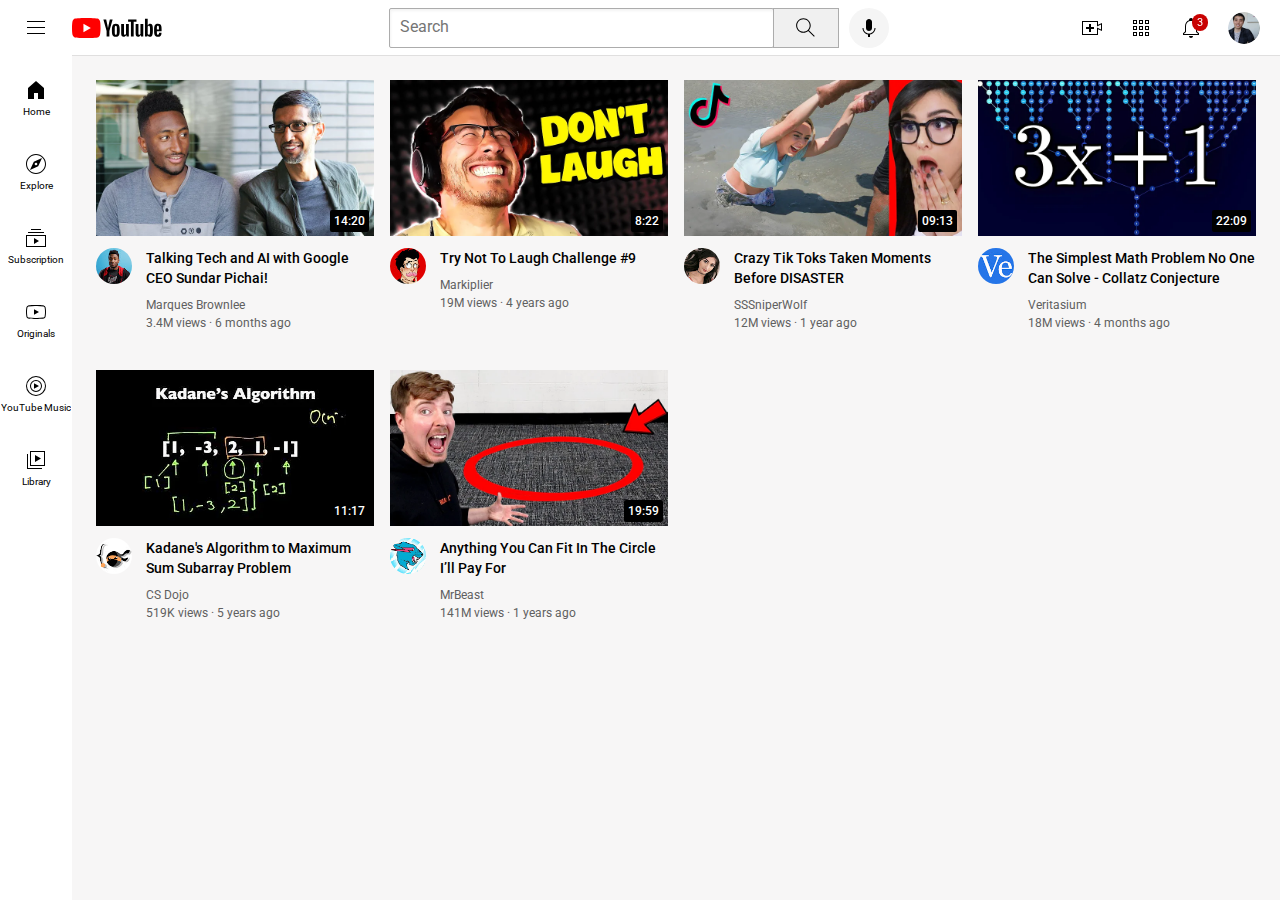
==== index.html @ 04fa5e4c "youtube dot html change to index dot html" ====
<!DOCTYPE html>
<html lang="en">

<head>
  <meta charset="UTF-8" />
  <meta name="viewport" content="width=device-width, initial-scale=1.0" />
  <title>YouTube.com Clone</title>

  <link rel="preconnect" href="https://fonts.googleapis.com" />
  <link rel="preconnect" href="https://fonts.gstatic.com" crossorigin />
  <link href="https://fonts.googleapis.com/css2?family=Roboto:ital,wght@0,100..900;1,100..900&display=swap"
    rel="stylesheet" />

  <link rel="stylesheet" href="styles/general.css" />

  <link rel="stylesheet" href="styles/header.css" />

  <link rel="stylesheet" href="styles/video.css" />

  <link rel="stylesheet" href="styles/sidebar.css" />
</head>

<body>
  <div class="header">
    <div class="left-section">
      <img class="hamburger-menu" src="icons/hamburger-menu.svg" alt="" />
      <img class="youtube-logo" src="icons/youtube-logo.svg" alt="" />
    </div>
    <div class="middle-section">
      <input class="search-bar" type="text" placeholder="Search" />
      <button class="search-button">
        <img class="search-icon" src="icons/search.svg" alt="" />
        <div class="tooltip">Search</div>
      </button>
      <button class="voice-search-button">
        <img class="voice-search-icon" src="icons/voice-search-icon.svg" alt="" />
        <div class="tooltip">Search with your voice</div>
      </button>
    </div>
    <div class="right-section">
      <div class="upload-icon-container">
        <img class="upload-icon" src="icons/upload.svg" alt="" />
        <div class="tooltip">Create</div>
      </div>
      <div class="youtube-apps-icon-container"><img class="youtube-apps-icon" src="icons/youtube-apps.svg" alt="" />
        <div class="tooltip">YouTube Apss</div>
      </div>

      <div class="notifications-icon-container">
        <img class="notifications-icon" src="icons/notifications.svg" alt="" />
        <div class="tooltip">Notifications</div>
        <div class="notifications-count">3</div>
      </div>

      <img class="current-user-picture" src="channel-pictures/my-channel.jpeg" alt="" />
    </div>
  </div>

  <div class="sidebar">
    <div class="sidebar-link">
      <img src="icons/home.svg" alt="" />
      <div>Home</div>
    </div>
    <div class="sidebar-link">
      <img src="icons/explore.svg" alt="" />
      <div>Explore</div>
    </div>
    <div class="sidebar-link">
      <img src="icons/subscriptions.svg" alt="" />
      <div>Subscription</div>
    </div>
    <div class="sidebar-link">
      <img src="icons/originals.svg" alt="" />
      <div>Originals</div>
    </div>
    <div class="sidebar-link">
      <img src="icons/youtube-music.svg" alt="" />
      <div>YouTube Music</div>
    </div>
    <div class="sidebar-link">
      <img src="icons/library.svg" alt="" />
      <div>Library</div>
    </div>
  </div>

  <div class="video-grid">
    <div class="video-preview">
      <div class="thumbnail-row">
        <img class="thumbnail" src="thumbnails/thumbnail-1.webp" alt="" />
        <div class="video-time">14:20</div>
      </div>
      <div class="video-info-grid">
        <div class="channel-pictures">
          <img class="profile-picture" src="channel-pictures/channel-1.jpeg" alt="" />
        </div>
        <div class="video-info">
          <p class="video-title">
            Talking Tech and AI with Google CEO Sundar Pichai!
          </p>
          <p class="video-author">Marques Brownlee</p>
          <p class="video-stats">3.4M views &#183; 6 months ago</p>
        </div>
      </div>
    </div>

    <div class="video-preview">
      <div class="thumbnail-row">
        <img class="thumbnail" src="thumbnails/thumbnail-2.webp" alt="" />
        <div class="video-time">8:22</div>
      </div>
      <div class="video-info-grid">
        <div class="channel-pictures">
          <img class="profile-picture" src="channel-pictures/channel-2.jpeg" alt="" />
        </div>
        <div class="video-info">
          <p class="video-title">Try Not To Laugh Challenge #9</p>
          <p class="video-author">Markiplier</p>
          <p class="video-stats">19M views &#183; 4 years ago</p>
        </div>
      </div>
    </div>

    <div class="video-preview">
      <div class="thumbnail-row">
        <img class="thumbnail" src="thumbnails/thumbnail-3.webp" alt="" />
        <div class="video-time">09:13</div>
      </div>
      <div class="video-info-grid">
        <div class="channel-pictures">
          <img class="profile-picture" src="channel-pictures/channel-3.jpeg" alt="" />
        </div>
        <div class="video-info">
          <p class="video-title">
            Crazy Tik Toks Taken Moments Before DISASTER
          </p>
          <p class="video-author">SSSniperWolf</p>
          <p class="video-stats">12M views &#183; 1 year ago</p>
        </div>
      </div>
    </div>

    <div class="video-preview">
      <div class="thumbnail-row">
        <img class="thumbnail" src="thumbnails/thumbnail-4.webp" alt="" />
        <div class="video-time">22:09</div>
      </div>
      <div class="video-info-grid">
        <div class="channel-pictures">
          <img class="profile-picture" src="channel-pictures/channel-4.jpeg" alt="" />
        </div>
        <div class="video-info">
          <p class="video-title">
            The Simplest Math Problem No One Can Solve - Collatz Conjecture
          </p>
          <p class="video-author">Veritasium</p>
          <p class="video-stats">18M views &#183; 4 months ago</p>
        </div>
      </div>
    </div>

    <div class="video-preview">
      <div class="thumbnail-row">
        <img class="thumbnail" src="thumbnails/thumbnail-5.webp" alt="" />
        <div class="video-time">11:17</div>
      </div>
      <div class="video-info-grid">
        <div class="channel-pictures">
          <img class="profile-picture" src="channel-pictures/channel-5.jpeg" alt="" />
        </div>
        <div class="video-info">
          <p class="video-title">
            Kadane's Algorithm to Maximum Sum Subarray Problem
          </p>
          <p class="video-author">CS Dojo</p>
          <p class="video-stats">519K views &#183; 5 years ago</p>
        </div>
      </div>
    </div>

    <div class="video-preview">
      <div class="thumbnail-row">
        <img class="thumbnail" src="thumbnails/thumbnail-6.webp" alt="" />
        <div class="video-time">19:59</div>
      </div>
      <div class="video-info-grid">
        <div class="channel-pictures">
          <img class="profile-picture" src="channel-pictures/channel-6.jpeg" alt="" />
        </div>
        <div class="video-info">
          <p class="video-title">
            Anything You Can Fit In The Circle I’ll Pay For
          </p>
          <p class="video-author">MrBeast</p>
          <p class="video-stats">141M views &#183; 1 years ago</p>
        </div>
      </div>
    </div>
  </div>
</body>

</html>
---- styles/general.css ----
p {
  font-family: Roboto, Arial;
  margin-top: 0;
  margin-bottom: 0;
}

body {
  margin: 0;
  padding-top: 80px;
  padding-left: 96px;
  padding-right: 24px;
  background-color: rgb(247, 246, 246);
}
---- styles/header.css ----
.header {
  height: 55px;

  display: flex;
  flex-direction: row;
  justify-content: space-between;

  position: fixed;
  top: 0;
  left: 0;
  right: 0;
  background-color: white;
  border-bottom-width: 1px;
  border-bottom-style: solid;
  border-bottom-color: rgb(224, 223, 223);
  z-index: 100;
}

.left-section {
  display: flex;
  align-items: center;
}

.hamburger-menu {
  height: 24px;
  margin-left: 24px;
  margin-right: 24px;
}

.youtube-logo {
  height: 20px;
}

.middle-section {
  flex: 1;
  margin-left: 70px;
  margin-right: 35px;
  max-width: 500px;
  display: flex;
  align-items: center;
}

.search-bar {
  flex: 1;
  height: 36px;
  padding-left: 10px;
  border: 1px solid rgb(172, 172, 172);
  border-radius: 2px;
  box-shadow: inset 1px 2px 3px rgba(0, 0, 0, 0.05);
  width: 0;
}

.search-bar::placeholder {
  font-family: Roboto, Arial;
  font-size: 16px;
}

.search-button {
  height: 40px;
  width: 66px;
  background-color: rgb(240, 240, 240);
  border-width: 1px;
  border-style: solid;
  border-color: rgb(172, 172, 172);
  margin-left: -1px;
  margin-right: 10px;

}

.search-button,
.voice-search-button,
.upload-icon-container,
.youtube-apps-icon-container,
.notifications-icon-container {
  display: flex;
  justify-content: center;
  align-items: center;
  position: relative;

}

.search-button .tooltip,
.voice-search-button .tooltip,
.upload-icon-container .tooltip,
.youtube-apps-icon-container .tooltip,
.notifications-icon-container .tooltip {
  font-family: Roboto, Arial;
  position: absolute;
  background-color: gray;
  color: white;
  padding-top: 4px;
  padding-bottom: 4px;
  padding-left: 8px;
  padding-right: 8px;
  border-radius: 2px;
  font-size: 12px;
  bottom: -30px;
  opacity: 0;
  transition: opacity 0.15;
  pointer-events: none;
  white-space: nowrap;

}

.search-button:hover .tooltip,
.voice-search-button:hover .tooltip,
.upload-icon-container:hover .tooltip,
.youtube-apps-icon-container:hover .tooltip,
.notifications-icon-container:hover .tooltip {
  opacity: 1;
}

.search-icon {
  height: 25px;

}

.voice-search-button {
  height: 40px;
  width: 40px;
  border-radius: 20px;
  border: none;
  background-color: rgb(245, 245, 245);
}

.voice-search-icon {
  height: 24px;

}

.right-section {
  width: 180px;
  margin-right: 20px;
  display: flex;
  align-items: center;
  justify-content: space-between;
  flex-shrink: 0;
}

.upload-icon {
  height: 24px;
}

.youtube-apps-icon {
  height: 24px;
}

.notifications-icon {
  height: 24px;
}


.notifications-count {
  position: absolute;
  top: -2px;
  right: -5px;
  background-color: rgb(201, 2, 2);
  color: white;
  font-family: Roboto, Arial;
  font-size: 11px;
  padding: 2px 5px 2px 5px;
  border-radius: 10px;
}

.current-user-picture {
  height: 32px;
  border-radius: 16px;
}
---- styles/video.css ----
.thumbnail {
  width: 100%;
}

/* .video-author,
    .video-stats {
      display: block;
    } */

.video-title {
  margin-top: 0;
  font-size: 14px;
  font-weight: 500;
  line-height: 20px;
  margin-bottom: 10px;
}

.video-info-grid {
  display: grid;
  grid-template-columns: 50px 1fr;
}

.profile-picture {
  width: 36px;
  border-radius: 50px;
}

.thumbnail-row {
  margin-bottom: 8px;
  position: relative;
}

.video-author,
.video-stats {
  font-size: 12px;
  color: rgb(96, 96, 96);
}

.video-author {
  margin-bottom: 4px;
}

.video-grid {
  display: grid;
  grid-template-columns: 1fr 1fr 1fr;
  column-gap: 16px;
  row-gap: 40px;
}

@media (max-width:750px) {
  .video-grid {
    grid-template-columns: 1fr 1fr;
  }
}

@media (min-width:751px) and (max-width:999px) {
  .video-grid {
    grid-template-columns: 1fr 1fr 1fr;
  }
}

@media (min-width:1000px) {
  .video-grid {
    grid-template-columns: 1fr 1fr 1fr 1fr;
  }
}

.video-time {
  font-family: Roboto, Arial;
  font-size: 12px;
  font-weight: 500;
  padding-left: 4px;
  padding-right: 4px;
  padding-top: 4px;
  padding-bottom: 4px;
  border-radius: 2px;
  background-color: black;
  color: white;
  position: absolute;
  bottom: 8px;
  right: 5px;
}
---- styles/sidebar.css ----
.sidebar {
  position: fixed;
  left: 0;
  bottom: 0;
  top: 55px;
  background-color: white;
  width: 72px;
  z-index: 200;
  padding-top: 5px;
}

.sidebar-link {
  height: 74px;
  display: flex;
  justify-content: center;
  align-items: center;
  flex-direction: column;
  cursor: pointer;
}

.sidebar-link:hover {
  background-color: rgb(236, 236, 236);
}

.sidebar-link img {
  height: 24px;
  margin-bottom: 4px;
}

.sidebar-link div {
  font-family: Roboto, Arial;
  font-size: 10px;
}
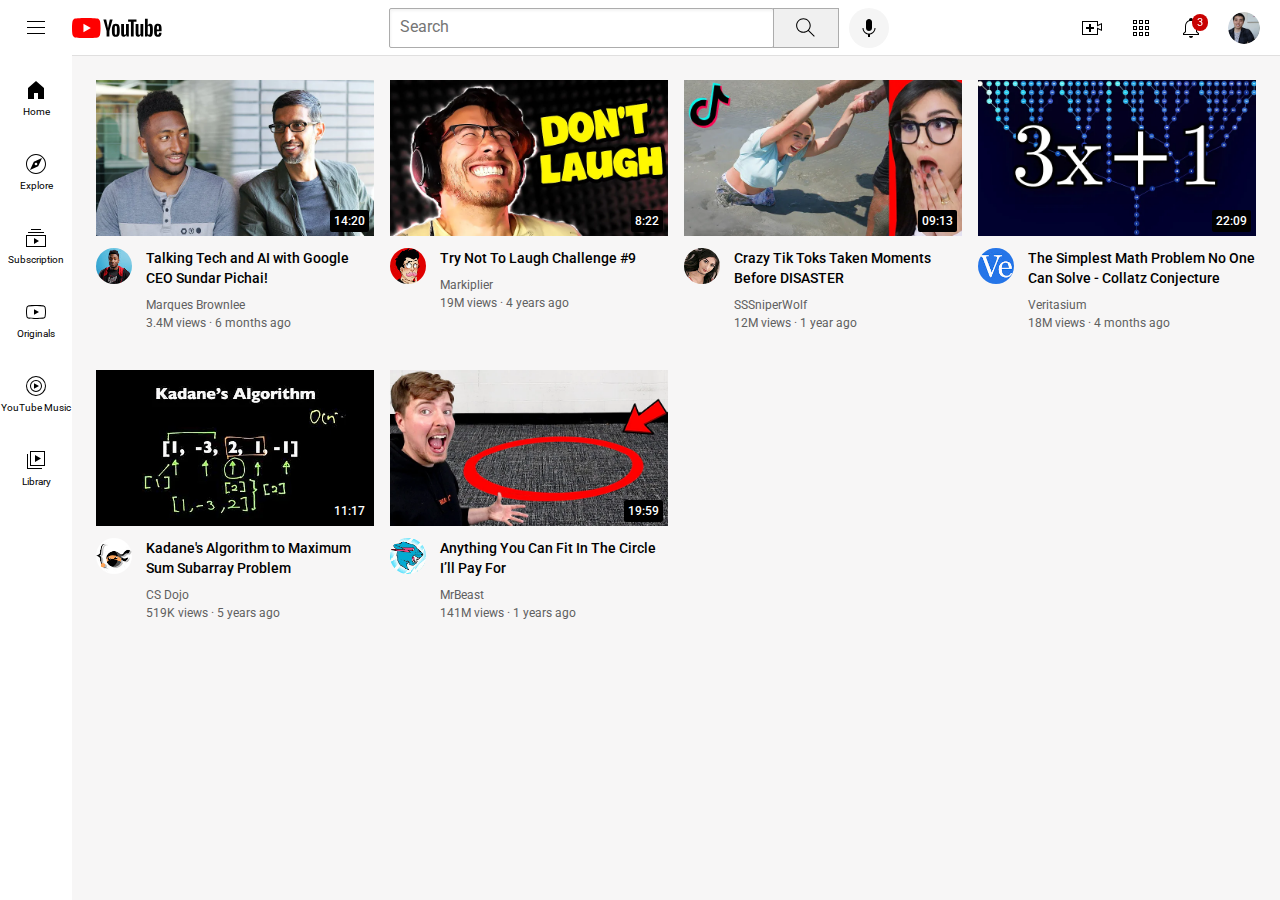
==== commit 472d6bfe: "Add Semantic Elements" ====
--- a/index.html
+++ b/index.html
@@ -21,7 +21,8 @@
 </head>
 
 <body>
-  <div class="header">
+
+  <header class="header">
     <div class="left-section">
       <img class="hamburger-menu" src="icons/hamburger-menu.svg" alt="" />
       <img class="youtube-logo" src="icons/youtube-logo.svg" alt="" />
@@ -54,9 +55,12 @@
 
       <img class="current-user-picture" src="channel-pictures/my-channel.jpeg" alt="" />
     </div>
-  </div>
-
-  <div class="sidebar">
+  </header>
+
+
+
+
+  <nav class="sidebar">
     <div class="sidebar-link">
       <img src="icons/home.svg" alt="" />
       <div>Home</div>
@@ -81,121 +85,124 @@
       <img src="icons/library.svg" alt="" />
       <div>Library</div>
     </div>
-  </div>
-
-  <div class="video-grid">
-    <div class="video-preview">
-      <div class="thumbnail-row">
-        <img class="thumbnail" src="thumbnails/thumbnail-1.webp" alt="" />
-        <div class="video-time">14:20</div>
-      </div>
-      <div class="video-info-grid">
-        <div class="channel-pictures">
-          <img class="profile-picture" src="channel-pictures/channel-1.jpeg" alt="" />
-        </div>
-        <div class="video-info">
-          <p class="video-title">
-            Talking Tech and AI with Google CEO Sundar Pichai!
-          </p>
-          <p class="video-author">Marques Brownlee</p>
-          <p class="video-stats">3.4M views &#183; 6 months ago</p>
-        </div>
-      </div>
-    </div>
-
-    <div class="video-preview">
-      <div class="thumbnail-row">
-        <img class="thumbnail" src="thumbnails/thumbnail-2.webp" alt="" />
-        <div class="video-time">8:22</div>
-      </div>
-      <div class="video-info-grid">
-        <div class="channel-pictures">
-          <img class="profile-picture" src="channel-pictures/channel-2.jpeg" alt="" />
-        </div>
-        <div class="video-info">
-          <p class="video-title">Try Not To Laugh Challenge #9</p>
-          <p class="video-author">Markiplier</p>
-          <p class="video-stats">19M views &#183; 4 years ago</p>
-        </div>
-      </div>
-    </div>
-
-    <div class="video-preview">
-      <div class="thumbnail-row">
-        <img class="thumbnail" src="thumbnails/thumbnail-3.webp" alt="" />
-        <div class="video-time">09:13</div>
-      </div>
-      <div class="video-info-grid">
-        <div class="channel-pictures">
-          <img class="profile-picture" src="channel-pictures/channel-3.jpeg" alt="" />
-        </div>
-        <div class="video-info">
-          <p class="video-title">
-            Crazy Tik Toks Taken Moments Before DISASTER
-          </p>
-          <p class="video-author">SSSniperWolf</p>
-          <p class="video-stats">12M views &#183; 1 year ago</p>
-        </div>
-      </div>
-    </div>
-
-    <div class="video-preview">
-      <div class="thumbnail-row">
-        <img class="thumbnail" src="thumbnails/thumbnail-4.webp" alt="" />
-        <div class="video-time">22:09</div>
-      </div>
-      <div class="video-info-grid">
-        <div class="channel-pictures">
-          <img class="profile-picture" src="channel-pictures/channel-4.jpeg" alt="" />
-        </div>
-        <div class="video-info">
-          <p class="video-title">
-            The Simplest Math Problem No One Can Solve - Collatz Conjecture
-          </p>
-          <p class="video-author">Veritasium</p>
-          <p class="video-stats">18M views &#183; 4 months ago</p>
-        </div>
-      </div>
-    </div>
-
-    <div class="video-preview">
-      <div class="thumbnail-row">
-        <img class="thumbnail" src="thumbnails/thumbnail-5.webp" alt="" />
-        <div class="video-time">11:17</div>
-      </div>
-      <div class="video-info-grid">
-        <div class="channel-pictures">
-          <img class="profile-picture" src="channel-pictures/channel-5.jpeg" alt="" />
-        </div>
-        <div class="video-info">
-          <p class="video-title">
-            Kadane's Algorithm to Maximum Sum Subarray Problem
-          </p>
-          <p class="video-author">CS Dojo</p>
-          <p class="video-stats">519K views &#183; 5 years ago</p>
-        </div>
-      </div>
-    </div>
-
-    <div class="video-preview">
-      <div class="thumbnail-row">
-        <img class="thumbnail" src="thumbnails/thumbnail-6.webp" alt="" />
-        <div class="video-time">19:59</div>
-      </div>
-      <div class="video-info-grid">
-        <div class="channel-pictures">
-          <img class="profile-picture" src="channel-pictures/channel-6.jpeg" alt="" />
-        </div>
-        <div class="video-info">
-          <p class="video-title">
-            Anything You Can Fit In The Circle I’ll Pay For
-          </p>
-          <p class="video-author">MrBeast</p>
-          <p class="video-stats">141M views &#183; 1 years ago</p>
-        </div>
-      </div>
-    </div>
-  </div>
+  </nav>
+
+  <main>
+    <section class="video-grid">
+      <div class="video-preview">
+        <div class="thumbnail-row">
+          <img class="thumbnail" src="thumbnails/thumbnail-1.webp" alt="" />
+          <div class="video-time">14:20</div>
+        </div>
+        <div class="video-info-grid">
+          <div class="channel-pictures">
+            <img class="profile-picture" src="channel-pictures/channel-1.jpeg" alt="" />
+          </div>
+          <div class="video-info">
+            <p class="video-title">
+              Talking Tech and AI with Google CEO Sundar Pichai!
+            </p>
+            <p class="video-author">Marques Brownlee</p>
+            <p class="video-stats">3.4M views &#183; 6 months ago</p>
+          </div>
+        </div>
+      </div>
+
+      <div class="video-preview">
+        <div class="thumbnail-row">
+          <img class="thumbnail" src="thumbnails/thumbnail-2.webp" alt="" />
+          <div class="video-time">8:22</div>
+        </div>
+        <div class="video-info-grid">
+          <div class="channel-pictures">
+            <img class="profile-picture" src="channel-pictures/channel-2.jpeg" alt="" />
+          </div>
+          <div class="video-info">
+            <p class="video-title">Try Not To Laugh Challenge #9</p>
+            <p class="video-author">Markiplier</p>
+            <p class="video-stats">19M views &#183; 4 years ago</p>
+          </div>
+        </div>
+      </div>
+
+      <div class="video-preview">
+        <div class="thumbnail-row">
+          <img class="thumbnail" src="thumbnails/thumbnail-3.webp" alt="" />
+          <div class="video-time">09:13</div>
+        </div>
+        <div class="video-info-grid">
+          <div class="channel-pictures">
+            <img class="profile-picture" src="channel-pictures/channel-3.jpeg" alt="" />
+          </div>
+          <div class="video-info">
+            <p class="video-title">
+              Crazy Tik Toks Taken Moments Before DISASTER
+            </p>
+            <p class="video-author">SSSniperWolf</p>
+            <p class="video-stats">12M views &#183; 1 year ago</p>
+          </div>
+        </div>
+      </div>
+
+      <div class="video-preview">
+        <div class="thumbnail-row">
+          <img class="thumbnail" src="thumbnails/thumbnail-4.webp" alt="" />
+          <div class="video-time">22:09</div>
+        </div>
+        <div class="video-info-grid">
+          <div class="channel-pictures">
+            <img class="profile-picture" src="channel-pictures/channel-4.jpeg" alt="" />
+          </div>
+          <div class="video-info">
+            <p class="video-title">
+              The Simplest Math Problem No One Can Solve - Collatz Conjecture
+            </p>
+            <p class="video-author">Veritasium</p>
+            <p class="video-stats">18M views &#183; 4 months ago</p>
+          </div>
+        </div>
+      </div>
+
+      <div class="video-preview">
+        <div class="thumbnail-row">
+          <img class="thumbnail" src="thumbnails/thumbnail-5.webp" alt="" />
+          <div class="video-time">11:17</div>
+        </div>
+        <div class="video-info-grid">
+          <div class="channel-pictures">
+            <img class="profile-picture" src="channel-pictures/channel-5.jpeg" alt="" />
+          </div>
+          <div class="video-info">
+            <p class="video-title">
+              Kadane's Algorithm to Maximum Sum Subarray Problem
+            </p>
+            <p class="video-author">CS Dojo</p>
+            <p class="video-stats">519K views &#183; 5 years ago</p>
+          </div>
+        </div>
+      </div>
+
+      <div class="video-preview">
+        <div class="thumbnail-row">
+          <img class="thumbnail" src="thumbnails/thumbnail-6.webp" alt="" />
+          <div class="video-time">19:59</div>
+        </div>
+        <div class="video-info-grid">
+          <div class="channel-pictures">
+            <img class="profile-picture" src="channel-pictures/channel-6.jpeg" alt="" />
+          </div>
+          <div class="video-info">
+            <p class="video-title">
+              Anything You Can Fit In The Circle I’ll Pay For
+            </p>
+            <p class="video-author">MrBeast</p>
+            <p class="video-stats">141M views &#183; 1 years ago</p>
+          </div>
+        </div>
+      </div>
+    </section>
+  </main>
+
 </body>
 
 </html>--- a/styles/header.css
+++ b/styles/header.css
@@ -25,10 +25,12 @@
   height: 24px;
   margin-left: 24px;
   margin-right: 24px;
+  cursor: pointer;
 }
 
 .youtube-logo {
   height: 20px;
+  cursor: pointer;
 }
 
 .middle-section {
@@ -65,6 +67,7 @@
   margin-left: -1px;
   margin-right: 10px;
 
+
 }
 
 .search-button,
@@ -76,6 +79,7 @@
   justify-content: center;
   align-items: center;
   position: relative;
+  cursor: pointer;
 
 }
 
@@ -165,4 +169,5 @@
 .current-user-picture {
   height: 32px;
   border-radius: 16px;
+  cursor: pointer;
 }--- a/styles/video.css
+++ b/styles/video.css
@@ -1,5 +1,6 @@
 .thumbnail {
   width: 100%;
+  cursor: pointer;
 }
 
 /* .video-author,
@@ -13,6 +14,7 @@
   font-weight: 500;
   line-height: 20px;
   margin-bottom: 10px;
+  cursor: pointer;
 }
 
 .video-info-grid {
@@ -34,6 +36,7 @@
 .video-stats {
   font-size: 12px;
   color: rgb(96, 96, 96);
+  cursor: pointer;
 }
 
 .video-author {
